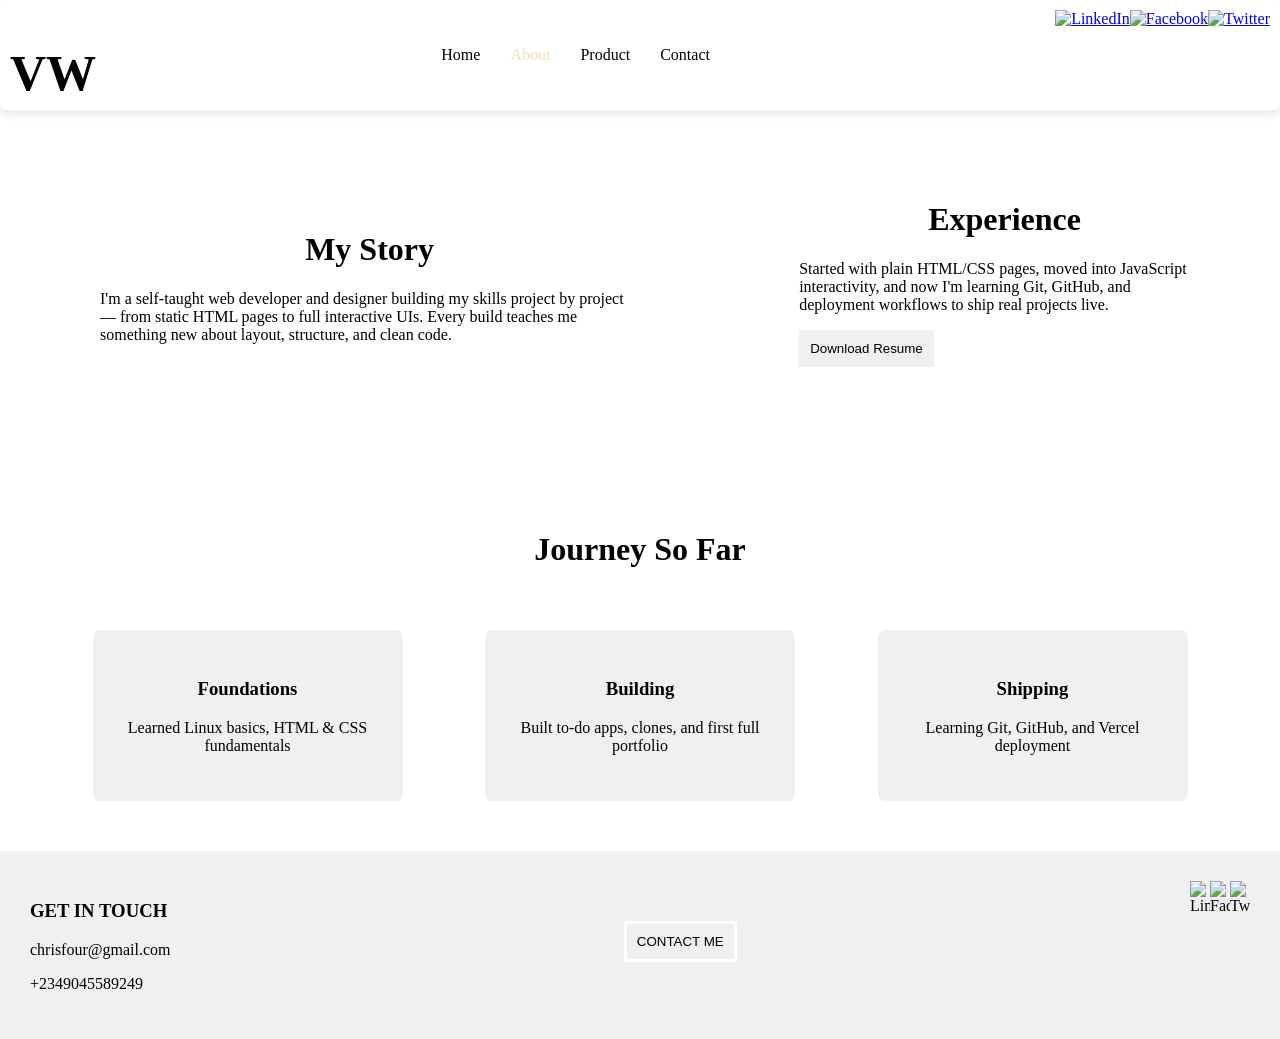
==== about.html @ f767085d "home alone" ====
<!DOCTYPE html>
<html lang="en">
<head>
    <meta charset="UTF-8">
    <meta name="viewport" content="width=device-width, initial-scale=1.0">
    <title>About - Void Walker</title>
    <link rel="stylesheet" href="first.css">
</head>
<body>
    <div class="one">
        <div>
            <h1 class="kr">VW</h1> 
        </div>
        <div class="linkdiv">
           <a href="index.html" target="_blank" class="link">Home</a>
           <a href="about.html" target="_self" style="color: wheat;" class="link">About</a>
           <a href="product.html" target="_blank" class="link">Product</a>
           <a href="contact.html" target="_blank" class="link">Contact</a>
        </div>
        <div class="third">
            <a href="https://linkedin.com" target="_blank" rel="noopener noreferrer"><img src="/lineicons--linkedin.svg" class="firstimg" alt="LinkedIn"></a>
            <a href="https://facebook.com" target="_blank" rel="noopener noreferrer"><img src="/prime--facebook.svg" class="firstimg" alt="Facebook"></a>
            <a href="https://twitter.com" target="_blank" rel="noopener noreferrer"><img src="/si--twitter-fill.svg" class="firstimg" alt="Twitter"></a>
        </div>
    </div>
    <div class="twoo">
        <div class="about">
            <h1>My Story</h1>
            <p>I'm a self-taught web developer and designer building my skills project by project — from static HTML pages to full interactive UIs. Every build teaches me something new about layout, structure, and clean code.</p>
        </div>
        <div class="download">
            <h1>Experience</h1>
            <p>Started with plain HTML/CSS pages, moved into JavaScript interactivity, and now I'm learning Git, GitHub, and deployment workflows to ship real projects live.</p>
            <button>Download Resume</button>
        </div>
    </div>
    <div class="timeline">
        <h1>Journey So Far</h1>
        <div class="timelist">
            <div class="tstep">
                <h3>Foundations</h3>
                <p>Learned Linux basics, HTML & CSS fundamentals</p>
            </div>
            <div class="tstep">
                <h3>Building</h3>
                <p>Built to-do apps, clones, and first full portfolio</p>
            </div>
            <div class="tstep">
                <h3>Shipping</h3>
                <p>Learning Git, GitHub, and Vercel deployment</p>
            </div>
        </div>
    </div>
    <div class="touch">
        <div>
            <h3>GET IN TOUCH</h3>
            <p>chrisfour@gmail.com</p>
            <p>+2349045589249</p>
        </div>
        <div>
            <a href="contact.html" target="_blank"><button>CONTACT ME</button></a>
            
        </div>
        <div class="third">
            <img src="/lineicons--linkedin.svg" class="firstimg" alt="LinkedIn">
            <img src="/prime--facebook.svg" class="firstimg" alt="Facebook">
            <img src="/si--twitter-fill.svg" class="firstimg" alt="Twitter">
        </div>
    </div>
</body>
</html>
---- first.css ----
body{
    background-color: transparent;
    margin: -0px;
    padding: -0px;
}
.one{
    background-color: white;
    color: black;
    height: 90px;
    display: flex; 
    justify-content: space-between;
    box-shadow: 0 4px 8px rgba(0, 0, 0, 0.1);
    border-radius: 7px;
    padding: 10px;
}
.kr{

    font-size: 50px;
}
.linkdiv{
    display: flex; 
    align-items: center;
}
.link{
    color: black;
    text-decoration: none; 
    margin: 0 15px;
    transition: 0.3s;
    cursor: pointer;
}
.link:hover{
    color: gray;
}
.third{
    display: flex;
    justify-content: space-between;

}
.firstimg{
    width: 20px;
}
.backg{
    background-image:  url(/Book-Hand.webp);
    background-size: cover;
    height: 750px;
    background-attachment: fixed;
    background-repeat: no-repeat;
    padding: 10px;
section{
padding-left: 80px;
padding-top: 90px;
margin-top: 150px;
margin-left: 150px;
color: white;
h1{
    font-size: 50px;
    margin-bottom: -5px;
}
}
button{
    padding: 10px;
    cursor: pointer;
    border: solid 3px white;
    transition: 0.7s;
}
button:hover{
    background-color: grey;
    transform: translateY(-4px);
    border: solid 1px grey;
}
}
.twoo{
    display: flex;
    justify-content: space-between;
    gap: 90px;
    padding: 50px;
.about{
max-width: fit-content;
padding: 50px;
    }
    .download{
        padding: 20px;
    }
    h1{
        text-align: center;
    }
p{text-align: righ;

    }

button{
    padding: 10px;
    cursor: pointer;
    border: solid 1px transparent;
    transition: 0.5s;
    }
    button:hover{
        background-color: grey;
        transform: translateY(-4px);
        border: solid 1px grey;
    }
}
.skills{
    background-color: rgb(240, 240, 240);
    padding: 50px;
    text-align: center;
    justify-items: center;
    justify-content: space-between;
}
.focus{
    display: flex;
    justify-items: center;
    text-align: center;
    padding: 50px;
    gap: 90px;
}
.skilll{
    width: 300px;
    p{
        background-color: rgb(252, 252, 252);
        padding: 5px;
        gap: 10px;
        text-align: left;
        span{
            background-color: rgb(230, 230, 230);
            padding: 5px;
            padding-right: 150px;
            margin: -5px;
        }
    }
}
.portfolio{
    padding: 50px;
.protfolio{
    justify-content: space-evenly;
    display: grid;
    padding-top: 80px;
.potfolio{
    display: flex;
    justify-content: space-evenly;
    text-align: center;
    padding: 10px;

.web{
    background-color: rgb(252, 252, 252);
}
div{
    padding: 30px;
    width: 250px;
    box-shadow: rgb(240, 240, 240) 2px 2px 1px 2px;
    background-color: rgb(230, 230, 230);
}
}
}
}
.touch{
    justify-content: space-between;
    display: flex;
    background-color: rgb(240, 240, 240);
    padding: 30px;
button{
    padding: 10px;
    cursor: pointer;
    border: solid 3px white;
    transition: 0.7s;
    margin-top: 40px;
}
button:hover{
    background-color: grey;
    transform: translateY(-4px);
    border: solid 1px grey;
}
}

.contactwrap{
    padding: 60px;
    max-width: 500px;
    margin: 0 auto;
    text-align: center;
}
.contactform{
    display: flex;
    flex-direction: column;
    text-align: left;
    gap: 6px;
    margin-top: 30px;
}
.contactform input,
.contactform textarea{
    padding: 10px;
    border: solid 1px rgb(210, 210, 210);
    border-radius: 5px;
    margin-bottom: 15px;
    font-family: inherit;
}
.contactform button{
    padding: 12px;
    cursor: pointer;
    border: solid 1px black;
    background-color: white;
    transition: 0.5s;
}
.contactform button:hover{
    background-color: grey;
    color: white;
}
.pricing{
    padding: 50px;
    text-align: center;
    background-color: rgb(240, 240, 240);
}
.pricelist{
    display: flex;
    justify-content: center;
    gap: 40px;
    padding-top: 40px;
    flex-wrap: wrap;
}
.pricecard{
    background-color: white;
    padding: 30px;
    width: 220px;
    border-radius: 7px;
    box-shadow: 0 4px 8px rgba(0,0,0,0.1);
}
.pricecard.featured{
    border: solid 2px black;
    transform: translateY(-10px);
}
.price{
    font-size: 28px;
    font-weight: bold;
    margin: 10px 0;
}
.timeline{
    padding: 50px;
    text-align: center;
}
.timelist{
    display: flex;
    justify-content: space-evenly;
    gap: 40px;
    padding-top: 40px;
    flex-wrap: wrap;
}
.tstep{
    background-color: rgb(240, 240, 240);
    padding: 30px;
    width: 250px;
    border-radius: 7px;
}
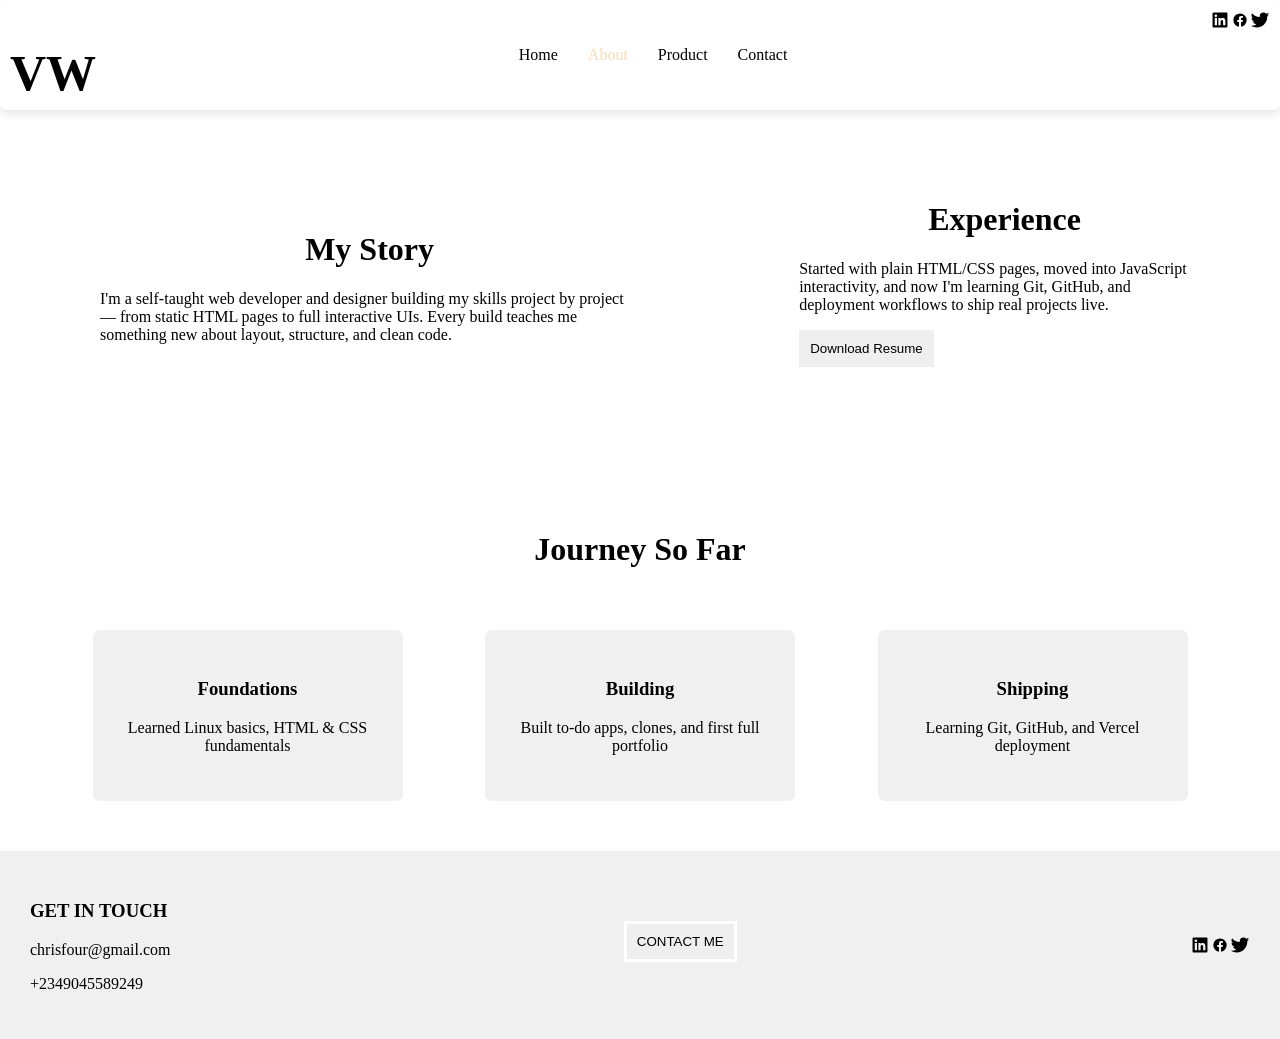
==== commit ee80d14b: "update files" ====
--- a/about.html
+++ b/about.html
@@ -12,15 +12,15 @@
             <h1 class="kr">VW</h1> 
         </div>
         <div class="linkdiv">
-           <a href="index.html" target="_blank" class="link">Home</a>
+           <a href="first.html" target="_blank" class="link">Home</a>
            <a href="about.html" target="_self" style="color: wheat;" class="link">About</a>
            <a href="product.html" target="_blank" class="link">Product</a>
            <a href="contact.html" target="_blank" class="link">Contact</a>
         </div>
         <div class="third">
-            <a href="https://linkedin.com" target="_blank" rel="noopener noreferrer"><img src="/lineicons--linkedin.svg" class="firstimg" alt="LinkedIn"></a>
-            <a href="https://facebook.com" target="_blank" rel="noopener noreferrer"><img src="/prime--facebook.svg" class="firstimg" alt="Facebook"></a>
-            <a href="https://twitter.com" target="_blank" rel="noopener noreferrer"><img src="/si--twitter-fill.svg" class="firstimg" alt="Twitter"></a>
+            <a href="https://linkedin.com" target="_blank" rel="noopener noreferrer"><img src="lineicons--linkedin.svg" class="firstimg" alt="LinkedIn"></a>
+            <a href="https://facebook.com" target="_blank" rel="noopener noreferrer"><img src="prime--facebook.svg" class="firstimg" alt="Facebook"></a>
+            <a href="https://twitter.com" target="_blank" rel="noopener noreferrer"><img src="si--twitter-fill.svg" class="firstimg" alt="Twitter"></a>
         </div>
     </div>
     <div class="twoo">
@@ -62,9 +62,9 @@
             
         </div>
         <div class="third">
-            <img src="/lineicons--linkedin.svg" class="firstimg" alt="LinkedIn">
-            <img src="/prime--facebook.svg" class="firstimg" alt="Facebook">
-            <img src="/si--twitter-fill.svg" class="firstimg" alt="Twitter">
+            <img src="lineicons--linkedin.svg" class="firstimg" alt="LinkedIn">
+            <img src="prime--facebook.svg" class="firstimg" alt="Facebook">
+            <img src="si--twitter-fill.svg" class="firstimg" alt="Twitter">
         </div>
     </div>
 </body>
--- a/first.css
+++ b/first.css
@@ -40,7 +40,7 @@
     width: 20px;
 }
 .backg{
-    background-image:  url(/Book-Hand.webp);
+    background-image:  url(Book-Hand.webp);
     background-size: cover;
     height: 750px;
     background-attachment: fixed;
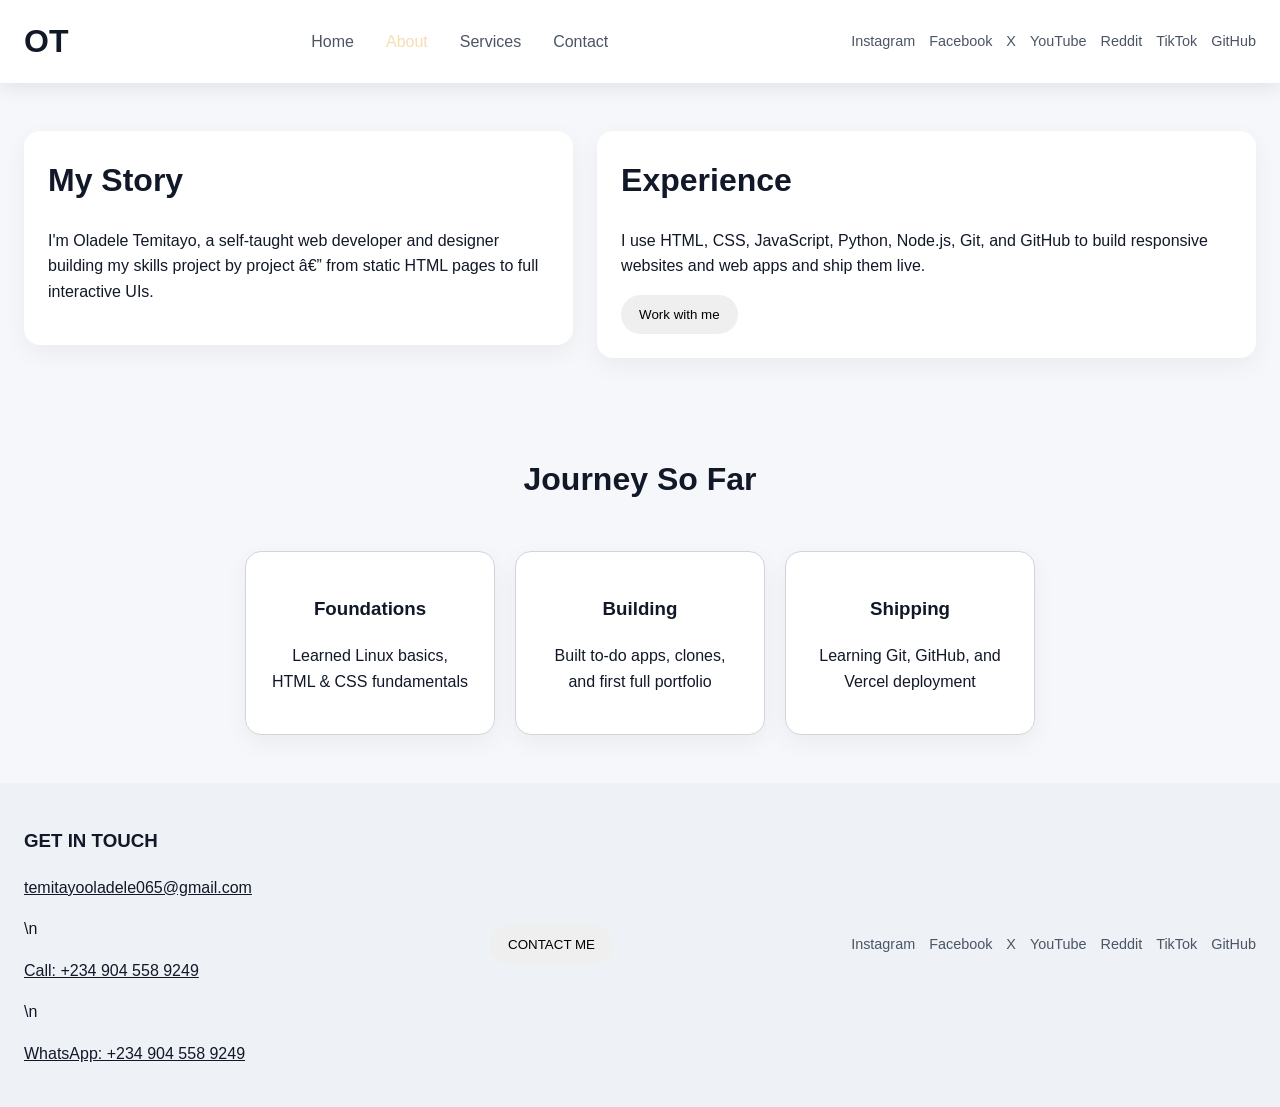
==== commit ede615bc: "update portfolio contacts and project details Refresh the portfolio identity, skills, project links," ====
--- a/about.html
+++ b/about.html
@@ -1,4 +1,4 @@
-<!DOCTYPE html>
+﻿<!DOCTYPE html>
 <html lang="en">
 <head>
     <meta charset="UTF-8">
@@ -9,29 +9,35 @@
 <body>
     <div class="one">
         <div>
-            <h1 class="kr">VW</h1> 
+            <h1 class="kr">OT</h1>
         </div>
         <div class="linkdiv">
-           <a href="first.html" target="_blank" class="link">Home</a>
+           <a href="index.html" class="link">Home</a>
            <a href="about.html" target="_self" style="color: wheat;" class="link">About</a>
-           <a href="product.html" target="_blank" class="link">Product</a>
-           <a href="contact.html" target="_blank" class="link">Contact</a>
+           <a href="product.html" class="link">Services</a>
+           <a href="contact.html" class="link">Contact</a>
         </div>
         <div class="third">
-            <a href="https://linkedin.com" target="_blank" rel="noopener noreferrer"><img src="lineicons--linkedin.svg" class="firstimg" alt="LinkedIn"></a>
-            <a href="https://facebook.com" target="_blank" rel="noopener noreferrer"><img src="prime--facebook.svg" class="firstimg" alt="Facebook"></a>
-            <a href="https://twitter.com" target="_blank" rel="noopener noreferrer"><img src="si--twitter-fill.svg" class="firstimg" alt="Twitter"></a>
+            <div class="social-links">
+                <a href="https://instagram.com/richatddeveops" target="_blank" rel="noopener noreferrer">Instagram</a>
+                <a href="https://facebook.com/richatddeveops" target="_blank" rel="noopener noreferrer">Facebook</a>
+                <a href="https://x.com/richatddeveops" target="_blank" rel="noopener noreferrer">X</a>
+                <a href="https://youtube.com/@richatddeveops" target="_blank" rel="noopener noreferrer">YouTube</a>
+                <a href="https://reddit.com/user/richatddeveops" target="_blank" rel="noopener noreferrer">Reddit</a>
+                <a href="https://tiktok.com/@richatddeveops" target="_blank" rel="noopener noreferrer">TikTok</a>
+                <a href="https://github.com/richatddeveops" target="_blank" rel="noopener noreferrer">GitHub</a>
+            </div>
         </div>
     </div>
     <div class="twoo">
         <div class="about">
             <h1>My Story</h1>
-            <p>I'm a self-taught web developer and designer building my skills project by project — from static HTML pages to full interactive UIs. Every build teaches me something new about layout, structure, and clean code.</p>
+            <p>I'm Oladele Temitayo, a self-taught web developer and designer building my skills project by project â€” from static HTML pages to full interactive UIs.</p>
         </div>
         <div class="download">
             <h1>Experience</h1>
-            <p>Started with plain HTML/CSS pages, moved into JavaScript interactivity, and now I'm learning Git, GitHub, and deployment workflows to ship real projects live.</p>
-            <button>Download Resume</button>
+            <p>I use HTML, CSS, JavaScript, Python, Node.js, Git, and GitHub to build responsive websites and web apps and ship them live.</p>
+            <a href="contact.html"><button>Work with me</button></a>
         </div>
     </div>
     <div class="timeline">
@@ -54,17 +60,20 @@
     <div class="touch">
         <div>
             <h3>GET IN TOUCH</h3>
-            <p>chrisfour@gmail.com</p>
-            <p>+2349045589249</p>
+            <p><a href="mailto:temitayooladele065@gmail.com">temitayooladele065@gmail.com</a></p>\n            <p><a href="tel:+2349045589249">Call: +234 904 558 9249</a></p>\n            <p><a href="https://wa.me/2349045589249" target="_blank" rel="noopener noreferrer">WhatsApp: +234 904 558 9249</a></p>
         </div>
         <div>
-            <a href="contact.html" target="_blank"><button>CONTACT ME</button></a>
+            <a href="contact.html"><button>CONTACT ME</button></a>
             
         </div>
-        <div class="third">
-            <img src="lineicons--linkedin.svg" class="firstimg" alt="LinkedIn">
-            <img src="prime--facebook.svg" class="firstimg" alt="Facebook">
-            <img src="si--twitter-fill.svg" class="firstimg" alt="Twitter">
+        <div class="social-links">
+            <a href="https://instagram.com/richatddeveops" target="_blank" rel="noopener noreferrer">Instagram</a>
+            <a href="https://facebook.com/richatddeveops" target="_blank" rel="noopener noreferrer">Facebook</a>
+            <a href="https://x.com/richatddeveops" target="_blank" rel="noopener noreferrer">X</a>
+            <a href="https://youtube.com/@richatddeveops" target="_blank" rel="noopener noreferrer">YouTube</a>
+            <a href="https://reddit.com/user/richatddeveops" target="_blank" rel="noopener noreferrer">Reddit</a>
+            <a href="https://tiktok.com/@richatddeveops" target="_blank" rel="noopener noreferrer">TikTok</a>
+            <a href="https://github.com/richatddeveops" target="_blank" rel="noopener noreferrer">GitHub</a>
         </div>
     </div>
 </body>
--- a/first.css
+++ b/first.css
@@ -1,251 +1,431 @@
-body{
-    background-color: transparent;
-    margin: -0px;
-    padding: -0px;
-}
-.one{
-    background-color: white;
-    color: black;
-    height: 90px;
-    display: flex; 
-    justify-content: space-between;
-    box-shadow: 0 4px 8px rgba(0, 0, 0, 0.1);
-    border-radius: 7px;
-    padding: 10px;
-}
-.kr{
-
-    font-size: 50px;
-}
-.linkdiv{
-    display: flex; 
-    align-items: center;
-}
-.link{
-    color: black;
-    text-decoration: none; 
-    margin: 0 15px;
-    transition: 0.3s;
-    cursor: pointer;
-}
-.link:hover{
-    color: gray;
-}
-.third{
-    display: flex;
-    justify-content: space-between;
-
-}
-.firstimg{
-    width: 20px;
-}
-.backg{
-    background-image:  url(Book-Hand.webp);
-    background-size: cover;
-    height: 750px;
-    background-attachment: fixed;
-    background-repeat: no-repeat;
-    padding: 10px;
-section{
-padding-left: 80px;
-padding-top: 90px;
-margin-top: 150px;
-margin-left: 150px;
-color: white;
-h1{
-    font-size: 50px;
-    margin-bottom: -5px;
-}
-}
-button{
-    padding: 10px;
-    cursor: pointer;
-    border: solid 3px white;
-    transition: 0.7s;
-}
-button:hover{
-    background-color: grey;
-    transform: translateY(-4px);
-    border: solid 1px grey;
-}
-}
-.twoo{
-    display: flex;
-    justify-content: space-between;
-    gap: 90px;
-    padding: 50px;
-.about{
-max-width: fit-content;
-padding: 50px;
-    }
-    .download{
-        padding: 20px;
-    }
-    h1{
-        text-align: center;
-    }
-p{text-align: righ;
-
-    }
-
-button{
-    padding: 10px;
-    cursor: pointer;
-    border: solid 1px transparent;
-    transition: 0.5s;
-    }
-    button:hover{
-        background-color: grey;
-        transform: translateY(-4px);
-        border: solid 1px grey;
-    }
-}
-.skills{
-    background-color: rgb(240, 240, 240);
-    padding: 50px;
+:root {
+  --bg: #f6f7fb;
+  --surface: #ffffff;
+  --surface-alt: #eef2f7;
+  --text: #111827;
+  --muted: #4b5563;
+  --accent: #1f2937;
+  --accent-strong: #111827;
+  --border: #d1d5db;
+}
+
+* {
+  box-sizing: border-box;
+}
+
+html {
+  scroll-behavior: smooth;
+}
+
+body {
+  margin: 0;
+  padding: 0;
+  font-family: Arial, Helvetica, sans-serif;
+  line-height: 1.6;
+  background: var(--bg);
+  color: var(--text);
+}
+
+img {
+  max-width: 100%;
+  height: auto;
+  display: block;
+}
+
+a {
+  color: inherit;
+}
+
+button {
+  border: none;
+  border-radius: 999px;
+  padding: 12px 18px;
+  cursor: pointer;
+  transition:
+    transform 0.25s ease,
+    background-color 0.25s ease;
+}
+
+button:hover,
+button:focus-visible {
+  transform: translateY(-2px);
+  background-color: #374151;
+  color: white;
+}
+
+.one {
+  background-color: var(--surface);
+  color: var(--text);
+  display: flex;
+  justify-content: space-between;
+  align-items: center;
+  gap: 20px;
+  box-shadow: 0 6px 18px rgba(0, 0, 0, 0.08);
+  padding: 16px 24px;
+  flex-wrap: wrap;
+}
+
+.kr {
+  font-size: 2rem;
+  margin: 0;
+}
+
+.linkdiv {
+  display: flex;
+  align-items: center;
+  flex-wrap: wrap;
+  gap: 12px;
+}
+
+.link {
+  color: var(--muted);
+  text-decoration: none;
+  padding: 8px 10px;
+  border-radius: 999px;
+  transition:
+    color 0.3s ease,
+    background-color 0.3s ease;
+}
+
+.link:hover,
+.link:focus-visible {
+  color: var(--accent-strong);
+  background: var(--surface-alt);
+}
+
+.third {
+  display: flex;
+  align-items: center;
+  gap: 10px;
+}
+
+.firstimg {
+  width: 22px;
+  height: 22px;
+  opacity: 0.9;
+}
+
+.backg {
+  background-image:
+    linear-gradient(rgba(0, 0, 0, 0.45), rgba(0, 0, 0, 0.45)),
+    url(Book-Hand.webp);
+  background-size: cover;
+  background-position: center;
+  min-height: 78vh;
+  display: flex;
+  align-items: center;
+  padding: 24px;
+}
+
+.backg section {
+  max-width: 560px;
+  color: white;
+  margin-left: clamp(12px, 6vw, 80px);
+  padding: 24px;
+}
+
+.backg h1 {
+  font-size: clamp(2rem, 4vw, 3.25rem);
+  margin: 0 0 10px;
+}
+
+.backg p {
+  font-size: 1.1rem;
+  margin: 0 0 18px;
+}
+
+.twoo {
+  display: grid;
+  grid-template-columns: 1fr 1.2fr;
+  gap: 24px;
+  padding: 48px 24px;
+  align-items: start;
+}
+
+.about,
+.download {
+  padding: 24px;
+  background: var(--surface);
+  border-radius: 16px;
+  box-shadow: 0 8px 24px rgba(0, 0, 0, 0.05);
+}
+
+.about h1,
+.download h1,
+.skills h1,
+.portfolio h1,
+.timeline h1,
+.contactwrap h1,
+.pricing h1 {
+  margin-top: 0;
+}
+
+.skills {
+  background: var(--surface-alt);
+  padding: 48px 24px;
+  text-align: center;
+}
+
+.focus {
+  display: grid;
+  grid-template-columns: repeat(2, minmax(0, 1fr));
+  gap: 24px;
+  padding: 10px;
+  text-align: left;
+}
+
+.focus > div,
+.tstep,
+.pricecard,
+.contactform input,
+.contactform textarea {
+  background: var(--surface);
+  border: 1px solid var(--border);
+  border-radius: 12px;
+}
+
+.skill-list p {
+  margin: 12px 0;
+}
+
+.skill-name {
+  display: flex;
+  justify-content: space-between;
+  margin-bottom: 4px;
+  font-weight: bold;
+}
+
+.skill-bar {
+  height: 10px;
+  overflow: hidden;
+  background: var(--surface-alt);
+  border-radius: 999px;
+}
+
+.skill-bar span {
+  display: block;
+  height: 100%;
+  background: var(--accent);
+  border-radius: inherit;
+}
+
+.social-links {
+  display: flex;
+  flex-wrap: wrap;
+  gap: 8px 14px;
+}
+
+.social-links a {
+  color: var(--muted);
+  text-decoration: none;
+  font-size: 0.9rem;
+}
+
+.social-links a:hover,
+.social-links a:focus-visible {
+  color: var(--accent-strong);
+  text-decoration: underline;
+}
+
+.portfolio {
+  padding: 48px 24px;
+}
+
+.portfolio-grid {
+  display: grid;
+  gap: 20px;
+  padding-top: 24px;
+}
+
+.portfolio-row {
+  display: grid;
+  grid-template-columns: repeat(3, minmax(0, 1fr));
+  gap: 16px;
+}
+
+.portfolio-row > div,
+.web {
+  padding: 24px;
+  background: var(--surface);
+  border-radius: 16px;
+  box-shadow: 0 8px 24px rgba(0, 0, 0, 0.05);
+}
+
+.touch {
+  display: flex;
+  justify-content: space-between;
+  align-items: center;
+  gap: 16px;
+  flex-wrap: wrap;
+  background: var(--surface-alt);
+  padding: 24px;
+}
+
+.touch button {
+  margin-top: 0;
+}
+
+.contactwrap {
+  padding: 48px 24px;
+  max-width: 620px;
+  margin: 0 auto;
+  text-align: center;
+}
+
+.contactform {
+  display: flex;
+  flex-direction: column;
+  text-align: left;
+  gap: 8px;
+  margin-top: 24px;
+}
+
+.contactform input,
+.contactform textarea {
+  padding: 12px;
+  margin-bottom: 8px;
+  font-family: inherit;
+}
+
+a:focus-visible,
+button:focus-visible,
+input:focus-visible,
+textarea:focus-visible {
+  outline: 3px solid #d97706;
+  outline-offset: 3px;
+}
+
+.contactform button {
+  padding: 12px 16px;
+  border: 1px solid var(--accent);
+  background: var(--accent);
+  color: white;
+}
+
+.pricing {
+  padding: 48px 24px;
+  text-align: center;
+  background: var(--surface-alt);
+}
+
+.pricelist {
+  display: flex;
+  justify-content: center;
+  gap: 24px;
+  padding-top: 24px;
+  flex-wrap: wrap;
+}
+
+.pricecard {
+  background: var(--surface);
+  padding: 24px;
+  width: min(100%, 250px);
+  border-radius: 16px;
+  box-shadow: 0 8px 24px rgba(0, 0, 0, 0.05);
+}
+
+.pricecard.featured {
+  border: 2px solid var(--accent);
+  transform: translateY(-8px);
+}
+
+.price {
+  font-size: 1.8rem;
+  font-weight: bold;
+  margin: 10px 0;
+}
+
+.timeline {
+  padding: 48px 24px;
+  text-align: center;
+}
+
+.timelist {
+  display: flex;
+  justify-content: center;
+  gap: 20px;
+  padding-top: 24px;
+  flex-wrap: wrap;
+}
+
+.tstep {
+  background: var(--surface);
+  padding: 24px;
+  width: min(100%, 250px);
+  border-radius: 16px;
+  box-shadow: 0 8px 24px rgba(0, 0, 0, 0.05);
+}
+
+@media (max-width: 900px) {
+  .twoo {
+    grid-template-columns: 1fr;
+  }
+
+  .portfolio-row {
+    grid-template-columns: 1fr 1fr;
+  }
+}
+
+@media (max-width: 700px) {
+  .one {
+    justify-content: center;
     text-align: center;
-    justify-items: center;
-    justify-content: space-between;
-}
-.focus{
-    display: flex;
-    justify-items: center;
-    text-align: center;
-    padding: 50px;
-    gap: 90px;
-}
-.skilll{
-    width: 300px;
-    p{
-        background-color: rgb(252, 252, 252);
-        padding: 5px;
-        gap: 10px;
-        text-align: left;
-        span{
-            background-color: rgb(230, 230, 230);
-            padding: 5px;
-            padding-right: 150px;
-            margin: -5px;
-        }
-    }
-}
-.portfolio{
-    padding: 50px;
-.protfolio{
-    justify-content: space-evenly;
-    display: grid;
-    padding-top: 80px;
-.potfolio{
-    display: flex;
-    justify-content: space-evenly;
-    text-align: center;
-    padding: 10px;
-
-.web{
-    background-color: rgb(252, 252, 252);
-}
-div{
-    padding: 30px;
-    width: 250px;
-    box-shadow: rgb(240, 240, 240) 2px 2px 1px 2px;
-    background-color: rgb(230, 230, 230);
-}
-}
-}
-}
-.touch{
-    justify-content: space-between;
-    display: flex;
-    background-color: rgb(240, 240, 240);
-    padding: 30px;
-button{
-    padding: 10px;
-    cursor: pointer;
-    border: solid 3px white;
-    transition: 0.7s;
-    margin-top: 40px;
-}
-button:hover{
-    background-color: grey;
-    transform: translateY(-4px);
-    border: solid 1px grey;
-}
-}
-
-.contactwrap{
-    padding: 60px;
-    max-width: 500px;
-    margin: 0 auto;
-    text-align: center;
-}
-.contactform{
-    display: flex;
+  }
+
+  .linkdiv,
+  .third {
+    justify-content: center;
+    width: 100%;
+  }
+
+  .backg {
+    min-height: 60vh;
+    padding: 16px;
+  }
+
+  .backg section {
+    margin-left: 0;
+    padding: 16px;
+  }
+
+  .focus,
+  .portfolio-row {
+    grid-template-columns: 1fr;
+  }
+
+  .touch {
     flex-direction: column;
-    text-align: left;
-    gap: 6px;
-    margin-top: 30px;
-}
-.contactform input,
-.contactform textarea{
-    padding: 10px;
-    border: solid 1px rgb(210, 210, 210);
-    border-radius: 5px;
-    margin-bottom: 15px;
-    font-family: inherit;
-}
-.contactform button{
-    padding: 12px;
-    cursor: pointer;
-    border: solid 1px black;
-    background-color: white;
-    transition: 0.5s;
-}
-.contactform button:hover{
-    background-color: grey;
-    color: white;
-}
-.pricing{
-    padding: 50px;
-    text-align: center;
-    background-color: rgb(240, 240, 240);
-}
-.pricelist{
-    display: flex;
-    justify-content: center;
-    gap: 40px;
-    padding-top: 40px;
-    flex-wrap: wrap;
-}
-.pricecard{
-    background-color: white;
-    padding: 30px;
-    width: 220px;
-    border-radius: 7px;
-    box-shadow: 0 4px 8px rgba(0,0,0,0.1);
-}
-.pricecard.featured{
-    border: solid 2px black;
-    transform: translateY(-10px);
-}
-.price{
-    font-size: 28px;
-    font-weight: bold;
-    margin: 10px 0;
-}
-.timeline{
-    padding: 50px;
-    text-align: center;
-}
-.timelist{
-    display: flex;
-    justify-content: space-evenly;
-    gap: 40px;
-    padding-top: 40px;
-    flex-wrap: wrap;
-}
-.tstep{
-    background-color: rgb(240, 240, 240);
-    padding: 30px;
-    width: 250px;
-    border-radius: 7px;
-}+    align-items: flex-start;
+  }
+}
+
+@media (max-width: 480px) {
+  .one,
+  .twoo,
+  .skills,
+  .portfolio,
+  .touch,
+  .contactwrap,
+  .pricing,
+  .timeline {
+    padding-left: 16px;
+    padding-right: 16px;
+  }
+
+  .backg {
+    align-items: flex-end;
+  }
+
+  button {
+    width: 100%;
+  }
+}
+
+@media (prefers-reduced-motion: reduce) {
+  *,
+  *::before,
+  *::after {
+    transition: none !important;
+    scroll-behavior: auto !important;
+  }
+}
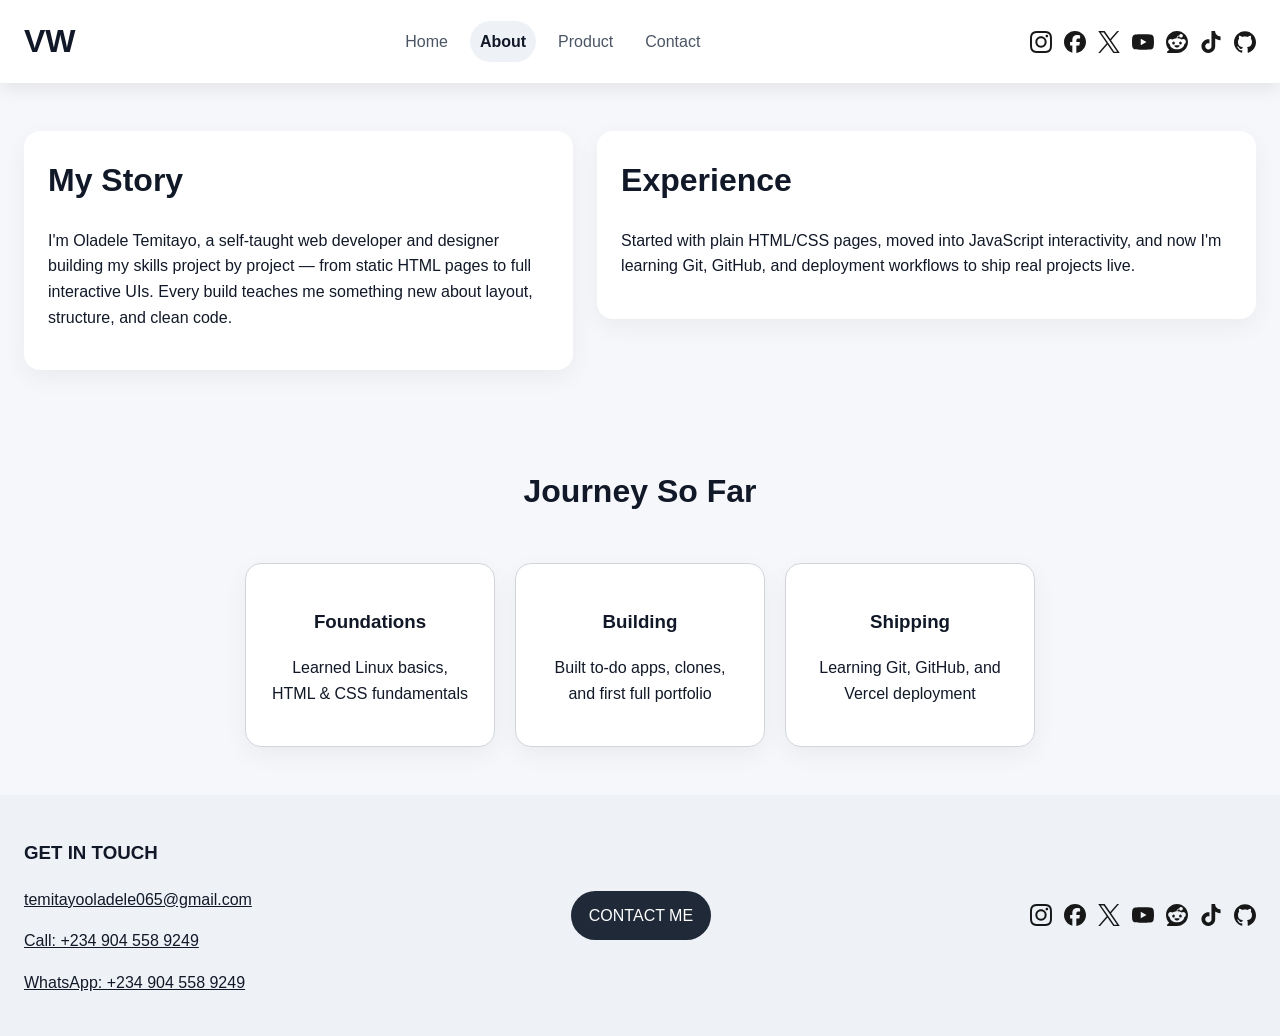
==== commit 5949a2b6: "merge preferred portfolio project Use the preferred competition portfolio as the single canonical si" ====
--- a/about.html
+++ b/about.html
@@ -1,43 +1,42 @@
-﻿<!DOCTYPE html>
+<!DOCTYPE html>
 <html lang="en">
 <head>
     <meta charset="UTF-8">
     <meta name="viewport" content="width=device-width, initial-scale=1.0">
-    <title>About - Void Walker</title>
+    <meta name="description" content="About Void Walker – a self-taught web developer and designer building projects and shipping them live.">
+    <link rel="icon" href="data:image/svg+xml,<svg xmlns=%22http://www.w3.org/2000/svg%22 viewBox=%220 0 100 100%22><text y=%22.9em%22 font-size=%2290%22>🌀</text></svg>">
+    <title>About – Void Walker</title>
     <link rel="stylesheet" href="first.css">
 </head>
 <body>
     <div class="one">
         <div>
-            <h1 class="kr">OT</h1>
+            <h1 class="kr">VW</h1>
         </div>
         <div class="linkdiv">
            <a href="index.html" class="link">Home</a>
-           <a href="about.html" target="_self" style="color: wheat;" class="link">About</a>
-           <a href="product.html" class="link">Services</a>
+           <a href="about.html" class="link active">About</a>
+           <a href="product.html" class="link">Product</a>
            <a href="contact.html" class="link">Contact</a>
         </div>
         <div class="third">
-            <div class="social-links">
-                <a href="https://instagram.com/richatddeveops" target="_blank" rel="noopener noreferrer">Instagram</a>
-                <a href="https://facebook.com/richatddeveops" target="_blank" rel="noopener noreferrer">Facebook</a>
-                <a href="https://x.com/richatddeveops" target="_blank" rel="noopener noreferrer">X</a>
-                <a href="https://youtube.com/@richatddeveops" target="_blank" rel="noopener noreferrer">YouTube</a>
-                <a href="https://reddit.com/user/richatddeveops" target="_blank" rel="noopener noreferrer">Reddit</a>
-                <a href="https://tiktok.com/@richatddeveops" target="_blank" rel="noopener noreferrer">TikTok</a>
-                <a href="https://github.com/richatddeveops" target="_blank" rel="noopener noreferrer">GitHub</a>
-            </div>
+            <a href="https://www.instagram.com/richatddeveops" target="_blank" rel="noopener noreferrer" aria-label="Instagram"><img src="icons/instagram.svg" class="firstimg" alt="Instagram"></a>
+            <a href="https://www.facebook.com/richatddeveops" target="_blank" rel="noopener noreferrer" aria-label="Facebook"><img src="icons/facebook.svg" class="firstimg" alt="Facebook"></a>
+            <a href="https://x.com/richatddeveops" target="_blank" rel="noopener noreferrer" aria-label="X"><img src="icons/x.svg" class="firstimg" alt="X"></a>
+            <a href="https://www.youtube.com/@richatddeveops" target="_blank" rel="noopener noreferrer" aria-label="YouTube"><img src="icons/youtube.svg" class="firstimg" alt="YouTube"></a>
+            <a href="https://www.reddit.com/user/richatddeveops" target="_blank" rel="noopener noreferrer" aria-label="Reddit"><img src="icons/reddit.svg" class="firstimg" alt="Reddit"></a>
+            <a href="https://www.tiktok.com/@richatddeveops" target="_blank" rel="noopener noreferrer" aria-label="TikTok"><img src="icons/tiktok.svg" class="firstimg" alt="TikTok"></a>
+            <a href="https://github.com/richatddeveops" target="_blank" rel="noopener noreferrer" aria-label="GitHub"><img src="icons/github.svg" class="firstimg" alt="GitHub"></a>
         </div>
     </div>
     <div class="twoo">
         <div class="about">
             <h1>My Story</h1>
-            <p>I'm Oladele Temitayo, a self-taught web developer and designer building my skills project by project â€” from static HTML pages to full interactive UIs.</p>
+            <p>I'm Oladele Temitayo, a self-taught web developer and designer building my skills project by project — from static HTML pages to full interactive UIs. Every build teaches me something new about layout, structure, and clean code.</p>
         </div>
         <div class="download">
             <h1>Experience</h1>
-            <p>I use HTML, CSS, JavaScript, Python, Node.js, Git, and GitHub to build responsive websites and web apps and ship them live.</p>
-            <a href="contact.html"><button>Work with me</button></a>
+            <p>Started with plain HTML/CSS pages, moved into JavaScript interactivity, and now I'm learning Git, GitHub, and deployment workflows to ship real projects live.</p>
         </div>
     </div>
     <div class="timeline">
@@ -60,20 +59,20 @@
     <div class="touch">
         <div>
             <h3>GET IN TOUCH</h3>
-            <p><a href="mailto:temitayooladele065@gmail.com">temitayooladele065@gmail.com</a></p>\n            <p><a href="tel:+2349045589249">Call: +234 904 558 9249</a></p>\n            <p><a href="https://wa.me/2349045589249" target="_blank" rel="noopener noreferrer">WhatsApp: +234 904 558 9249</a></p>
+            <p><a href="mailto:temitayooladele065@gmail.com">temitayooladele065@gmail.com</a></p>
+            <p><a href="tel:+2349045589249">Call: +234 904 558 9249</a></p><p><a href="https://wa.me/2349045589249" target="_blank" rel="noopener noreferrer">WhatsApp: +234 904 558 9249</a></p>
         </div>
         <div>
-            <a href="contact.html"><button>CONTACT ME</button></a>
-            
+            <a href="contact.html" class="btn">CONTACT ME</a>
         </div>
-        <div class="social-links">
-            <a href="https://instagram.com/richatddeveops" target="_blank" rel="noopener noreferrer">Instagram</a>
-            <a href="https://facebook.com/richatddeveops" target="_blank" rel="noopener noreferrer">Facebook</a>
-            <a href="https://x.com/richatddeveops" target="_blank" rel="noopener noreferrer">X</a>
-            <a href="https://youtube.com/@richatddeveops" target="_blank" rel="noopener noreferrer">YouTube</a>
-            <a href="https://reddit.com/user/richatddeveops" target="_blank" rel="noopener noreferrer">Reddit</a>
-            <a href="https://tiktok.com/@richatddeveops" target="_blank" rel="noopener noreferrer">TikTok</a>
-            <a href="https://github.com/richatddeveops" target="_blank" rel="noopener noreferrer">GitHub</a>
+        <div class="third">
+            <a href="https://www.instagram.com/richatddeveops" target="_blank" rel="noopener noreferrer" aria-label="Instagram"><img src="icons/instagram.svg" class="firstimg" alt="Instagram"></a>
+            <a href="https://www.facebook.com/richatddeveops" target="_blank" rel="noopener noreferrer" aria-label="Facebook"><img src="icons/facebook.svg" class="firstimg" alt="Facebook"></a>
+            <a href="https://x.com/richatddeveops" target="_blank" rel="noopener noreferrer" aria-label="X"><img src="icons/x.svg" class="firstimg" alt="X"></a>
+            <a href="https://www.youtube.com/@richatddeveops" target="_blank" rel="noopener noreferrer" aria-label="YouTube"><img src="icons/youtube.svg" class="firstimg" alt="YouTube"></a>
+            <a href="https://www.reddit.com/user/richatddeveops" target="_blank" rel="noopener noreferrer" aria-label="Reddit"><img src="icons/reddit.svg" class="firstimg" alt="Reddit"></a>
+            <a href="https://www.tiktok.com/@richatddeveops" target="_blank" rel="noopener noreferrer" aria-label="TikTok"><img src="icons/tiktok.svg" class="firstimg" alt="TikTok"></a>
+            <a href="https://github.com/richatddeveops" target="_blank" rel="noopener noreferrer" aria-label="GitHub"><img src="icons/github.svg" class="firstimg" alt="GitHub"></a>
         </div>
     </div>
 </body>
--- a/first.css
+++ b/first.css
@@ -36,21 +36,42 @@
   color: inherit;
 }
 
-button {
+button,
+.btn {
+  display: inline-block;
   border: none;
   border-radius: 999px;
   padding: 12px 18px;
   cursor: pointer;
+  font: inherit;
+  text-decoration: none;
+  text-align: center;
+  background-color: var(--accent);
+  color: white;
   transition:
     transform 0.25s ease,
     background-color 0.25s ease;
 }
 
 button:hover,
-button:focus-visible {
+button:focus-visible,
+.btn:hover,
+.btn:focus-visible {
   transform: translateY(-2px);
   background-color: #374151;
   color: white;
+}
+
+/* Light button for use on dark backgrounds (hero) */
+.btn-light {
+  background-color: white;
+  color: var(--accent-strong);
+}
+
+.btn-light:hover,
+.btn-light:focus-visible {
+  background-color: var(--surface-alt);
+  color: var(--accent-strong);
 }
 
 .one {
@@ -93,10 +114,17 @@
   background: var(--surface-alt);
 }
 
+.link.active {
+  color: var(--accent-strong);
+  background: var(--surface-alt);
+  font-weight: bold;
+}
+
 .third {
   display: flex;
   align-items: center;
-  gap: 10px;
+  flex-wrap: wrap;
+  gap: 12px;
 }
 
 .firstimg {
@@ -170,7 +198,7 @@
   display: grid;
   grid-template-columns: repeat(2, minmax(0, 1fr));
   gap: 24px;
-  padding: 10px;
+  padding-top: 24px;
   text-align: left;
 }
 
@@ -184,71 +212,90 @@
   border-radius: 12px;
 }
 
-.skill-list p {
-  margin: 12px 0;
-}
-
-.skill-name {
+.focus > div {
+  padding: 10px;
+}
+
+/* Skill load bars: the width of each bar comes from --level set in the HTML */
+.skill {
+  margin: 10px 0;
+}
+
+.skill-head {
   display: flex;
   justify-content: space-between;
   margin-bottom: 4px;
-  font-weight: bold;
-}
-
-.skill-bar {
+  font-size: 0.95rem;
+}
+
+.bar {
+  background: var(--surface-alt);
+  border-radius: 999px;
   height: 10px;
   overflow: hidden;
-  background: var(--surface-alt);
-  border-radius: 999px;
-}
-
-.skill-bar span {
-  display: block;
+}
+
+.bar-fill {
+  width: var(--level);
   height: 100%;
   background: var(--accent);
-  border-radius: inherit;
-}
-
-.social-links {
-  display: flex;
-  flex-wrap: wrap;
-  gap: 8px 14px;
-}
-
-.social-links a {
-  color: var(--muted);
-  text-decoration: none;
-  font-size: 0.9rem;
-}
-
-.social-links a:hover,
-.social-links a:focus-visible {
-  color: var(--accent-strong);
-  text-decoration: underline;
+  border-radius: 999px;
+  animation: fill 1s ease-out;
+}
+
+@keyframes fill {
+  from {
+    width: 0;
+  }
 }
 
 .portfolio {
   padding: 48px 24px;
 }
 
-.portfolio-grid {
+.protfolio {
   display: grid;
   gap: 20px;
   padding-top: 24px;
 }
 
-.portfolio-row {
+.potfolio {
   display: grid;
   grid-template-columns: repeat(3, minmax(0, 1fr));
   gap: 16px;
 }
 
-.portfolio-row > div,
+.potfolio.two {
+  grid-template-columns: repeat(2, minmax(0, 1fr));
+}
+
+.potfolio > div,
 .web {
   padding: 24px;
   background: var(--surface);
   border-radius: 16px;
   box-shadow: 0 8px 24px rgba(0, 0, 0, 0.05);
+}
+
+.potfolio > div {
+  display: flex;
+  flex-direction: column;
+  align-items: flex-start;
+}
+
+.potfolio p {
+  margin: 8px 0;
+}
+
+.potfolio .tech {
+  color: var(--muted);
+  font-size: 0.9rem;
+}
+
+.potfolio .btn {
+  margin-top: auto;
+  padding: 8px 14px;
+  font-size: 0.9rem;
 }
 
 .touch {
@@ -287,14 +334,6 @@
   font-family: inherit;
 }
 
-a:focus-visible,
-button:focus-visible,
-input:focus-visible,
-textarea:focus-visible {
-  outline: 3px solid #d97706;
-  outline-offset: 3px;
-}
-
 .contactform button {
   padding: 12px 16px;
   border: 1px solid var(--accent);
@@ -361,7 +400,7 @@
     grid-template-columns: 1fr;
   }
 
-  .portfolio-row {
+  .potfolio {
     grid-template-columns: 1fr 1fr;
   }
 }
@@ -389,7 +428,8 @@
   }
 
   .focus,
-  .portfolio-row {
+  .potfolio,
+  .potfolio.two {
     grid-template-columns: 1fr;
   }
 
@@ -416,7 +456,8 @@
     align-items: flex-end;
   }
 
-  button {
+  button,
+  .btn {
     width: 100%;
   }
 }
@@ -425,6 +466,7 @@
   *,
   *::before,
   *::after {
+    animation: none !important;
     transition: none !important;
     scroll-behavior: auto !important;
   }
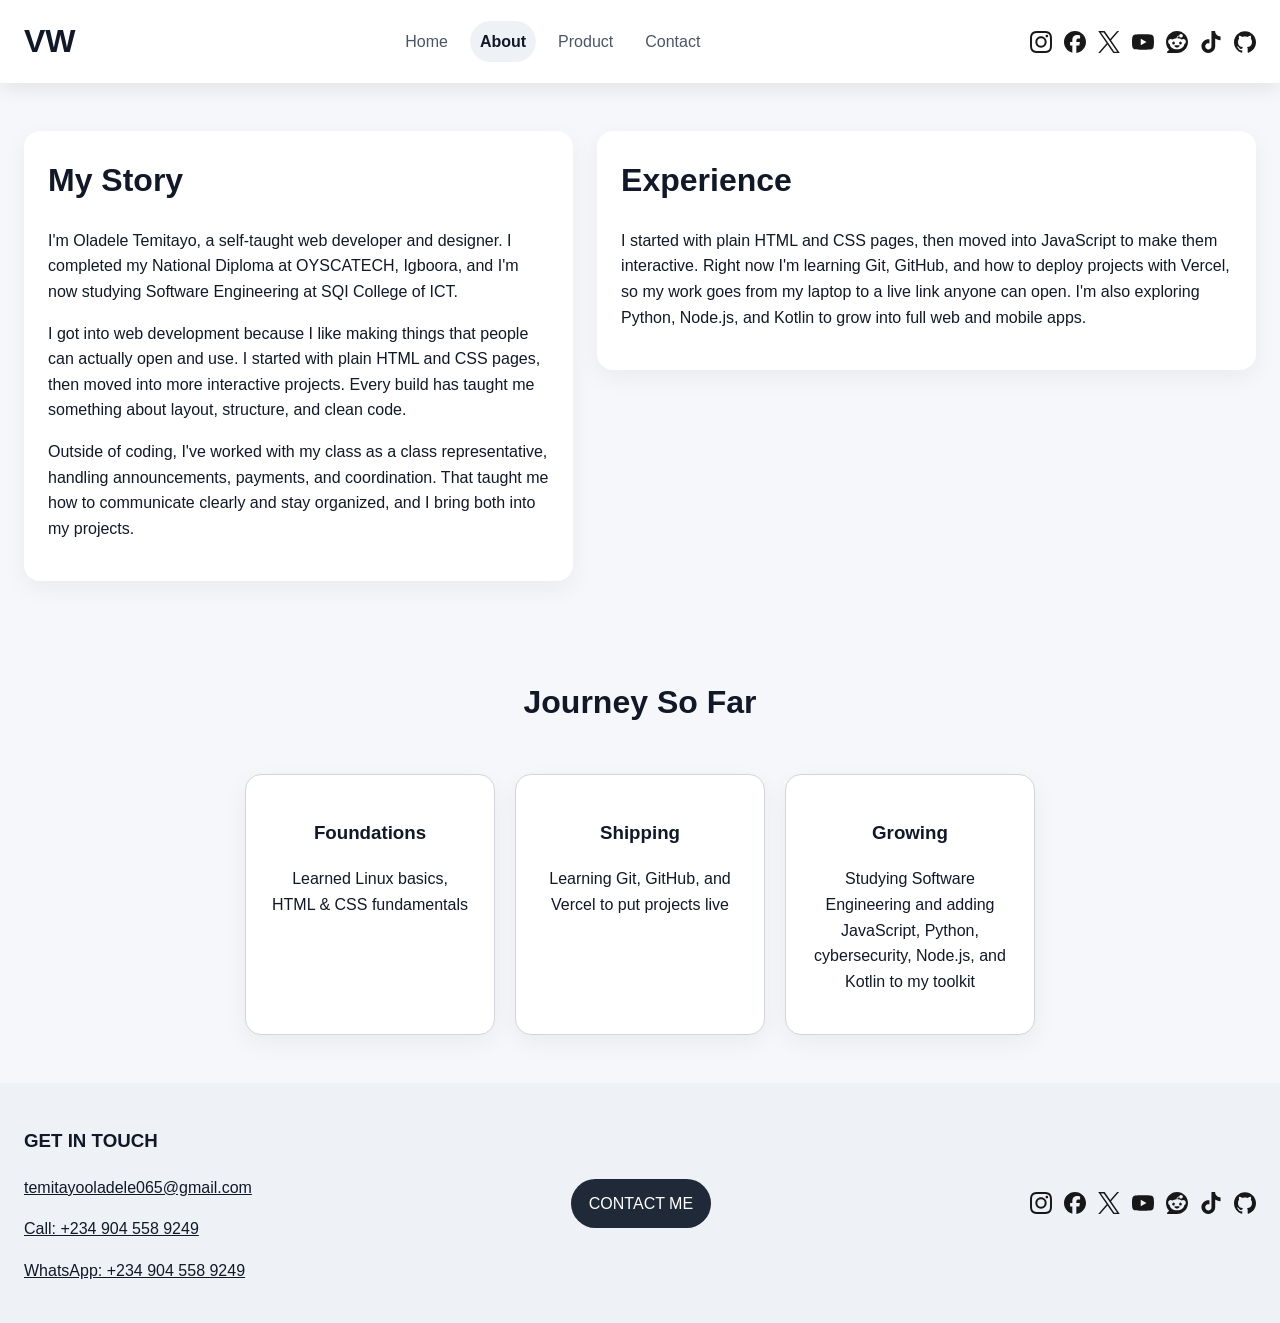
==== commit 235d9299: "expand portfolio story and project details Add the Nigeria and SQI background, clearer skill and foc" ====
--- a/about.html
+++ b/about.html
@@ -20,23 +20,25 @@
            <a href="contact.html" class="link">Contact</a>
         </div>
         <div class="third">
-            <a href="https://www.instagram.com/richatddeveops" target="_blank" rel="noopener noreferrer" aria-label="Instagram"><img src="icons/instagram.svg" class="firstimg" alt="Instagram"></a>
-            <a href="https://www.facebook.com/richatddeveops" target="_blank" rel="noopener noreferrer" aria-label="Facebook"><img src="icons/facebook.svg" class="firstimg" alt="Facebook"></a>
-            <a href="https://x.com/richatddeveops" target="_blank" rel="noopener noreferrer" aria-label="X"><img src="icons/x.svg" class="firstimg" alt="X"></a>
-            <a href="https://www.youtube.com/@richatddeveops" target="_blank" rel="noopener noreferrer" aria-label="YouTube"><img src="icons/youtube.svg" class="firstimg" alt="YouTube"></a>
-            <a href="https://www.reddit.com/user/richatddeveops" target="_blank" rel="noopener noreferrer" aria-label="Reddit"><img src="icons/reddit.svg" class="firstimg" alt="Reddit"></a>
-            <a href="https://www.tiktok.com/@richatddeveops" target="_blank" rel="noopener noreferrer" aria-label="TikTok"><img src="icons/tiktok.svg" class="firstimg" alt="TikTok"></a>
-            <a href="https://github.com/richatddeveops" target="_blank" rel="noopener noreferrer" aria-label="GitHub"><img src="icons/github.svg" class="firstimg" alt="GitHub"></a>
+            <a href="https://www.instagram.com/Richarddeveops" target="_blank" rel="noopener noreferrer" aria-label="Instagram"><img src="icons/instagram.svg" class="firstimg" alt="Instagram"></a>
+            <a href="https://www.facebook.com/Richarddeveops" target="_blank" rel="noopener noreferrer" aria-label="Facebook"><img src="icons/facebook.svg" class="firstimg" alt="Facebook"></a>
+            <a href="https://x.com/Richarddeveops" target="_blank" rel="noopener noreferrer" aria-label="X"><img src="icons/x.svg" class="firstimg" alt="X"></a>
+            <a href="https://www.youtube.com/@Richarddeveops" target="_blank" rel="noopener noreferrer" aria-label="YouTube"><img src="icons/youtube.svg" class="firstimg" alt="YouTube"></a>
+            <a href="https://www.reddit.com/user/Richarddeveops" target="_blank" rel="noopener noreferrer" aria-label="Reddit"><img src="icons/reddit.svg" class="firstimg" alt="Reddit"></a>
+            <a href="https://www.tiktok.com/@Richarddeveops" target="_blank" rel="noopener noreferrer" aria-label="TikTok"><img src="icons/tiktok.svg" class="firstimg" alt="TikTok"></a>
+            <a href="https://github.com/Richarddeveops" target="_blank" rel="noopener noreferrer" aria-label="GitHub"><img src="icons/github.svg" class="firstimg" alt="GitHub"></a>
         </div>
     </div>
     <div class="twoo">
         <div class="about">
             <h1>My Story</h1>
-            <p>I'm Oladele Temitayo, a self-taught web developer and designer building my skills project by project — from static HTML pages to full interactive UIs. Every build teaches me something new about layout, structure, and clean code.</p>
+            <p>I'm Oladele Temitayo, a self-taught web developer and designer. I completed my National Diploma at OYSCATECH, Igboora, and I'm now studying Software Engineering at SQI College of ICT.</p>
+            <p>I got into web development because I like making things that people can actually open and use. I started with plain HTML and CSS pages, then moved into more interactive projects. Every build has taught me something about layout, structure, and clean code.</p>
+            <p>Outside of coding, I've worked with my class as a class representative, handling announcements, payments, and coordination. That taught me how to communicate clearly and stay organized, and I bring both into my projects.</p>
         </div>
         <div class="download">
             <h1>Experience</h1>
-            <p>Started with plain HTML/CSS pages, moved into JavaScript interactivity, and now I'm learning Git, GitHub, and deployment workflows to ship real projects live.</p>
+            <p>I started with plain HTML and CSS pages, then moved into JavaScript to make them interactive. Right now I'm learning Git, GitHub, and how to deploy projects with Vercel, so my work goes from my laptop to a live link anyone can open. I'm also exploring Python, Node.js, and Kotlin to grow into full web and mobile apps.</p>
         </div>
     </div>
     <div class="timeline">
@@ -47,12 +49,12 @@
                 <p>Learned Linux basics, HTML & CSS fundamentals</p>
             </div>
             <div class="tstep">
-                <h3>Building</h3>
-                <p>Built to-do apps, clones, and first full portfolio</p>
+                <h3>Shipping</h3>
+                <p>Learning Git, GitHub, and Vercel to put projects live</p>
             </div>
             <div class="tstep">
-                <h3>Shipping</h3>
-                <p>Learning Git, GitHub, and Vercel deployment</p>
+                <h3>Growing</h3>
+                <p>Studying Software Engineering and adding JavaScript, Python, cybersecurity, Node.js, and Kotlin to my toolkit</p>
             </div>
         </div>
     </div>
@@ -66,13 +68,13 @@
             <a href="contact.html" class="btn">CONTACT ME</a>
         </div>
         <div class="third">
-            <a href="https://www.instagram.com/richatddeveops" target="_blank" rel="noopener noreferrer" aria-label="Instagram"><img src="icons/instagram.svg" class="firstimg" alt="Instagram"></a>
-            <a href="https://www.facebook.com/richatddeveops" target="_blank" rel="noopener noreferrer" aria-label="Facebook"><img src="icons/facebook.svg" class="firstimg" alt="Facebook"></a>
-            <a href="https://x.com/richatddeveops" target="_blank" rel="noopener noreferrer" aria-label="X"><img src="icons/x.svg" class="firstimg" alt="X"></a>
-            <a href="https://www.youtube.com/@richatddeveops" target="_blank" rel="noopener noreferrer" aria-label="YouTube"><img src="icons/youtube.svg" class="firstimg" alt="YouTube"></a>
-            <a href="https://www.reddit.com/user/richatddeveops" target="_blank" rel="noopener noreferrer" aria-label="Reddit"><img src="icons/reddit.svg" class="firstimg" alt="Reddit"></a>
-            <a href="https://www.tiktok.com/@richatddeveops" target="_blank" rel="noopener noreferrer" aria-label="TikTok"><img src="icons/tiktok.svg" class="firstimg" alt="TikTok"></a>
-            <a href="https://github.com/richatddeveops" target="_blank" rel="noopener noreferrer" aria-label="GitHub"><img src="icons/github.svg" class="firstimg" alt="GitHub"></a>
+            <a href="https://www.instagram.com/Richarddeveops" target="_blank" rel="noopener noreferrer" aria-label="Instagram"><img src="icons/instagram.svg" class="firstimg" alt="Instagram"></a>
+            <a href="https://www.facebook.com/Richarddeveops" target="_blank" rel="noopener noreferrer" aria-label="Facebook"><img src="icons/facebook.svg" class="firstimg" alt="Facebook"></a>
+            <a href="https://x.com/Richarddeveops" target="_blank" rel="noopener noreferrer" aria-label="X"><img src="icons/x.svg" class="firstimg" alt="X"></a>
+            <a href="https://www.youtube.com/@Richarddeveops" target="_blank" rel="noopener noreferrer" aria-label="YouTube"><img src="icons/youtube.svg" class="firstimg" alt="YouTube"></a>
+            <a href="https://www.reddit.com/user/Richarddeveops" target="_blank" rel="noopener noreferrer" aria-label="Reddit"><img src="icons/reddit.svg" class="firstimg" alt="Reddit"></a>
+            <a href="https://www.tiktok.com/@Richarddeveops" target="_blank" rel="noopener noreferrer" aria-label="TikTok"><img src="icons/tiktok.svg" class="firstimg" alt="TikTok"></a>
+            <a href="https://github.com/Richarddeveops" target="_blank" rel="noopener noreferrer" aria-label="GitHub"><img src="icons/github.svg" class="firstimg" alt="GitHub"></a>
         </div>
     </div>
 </body>
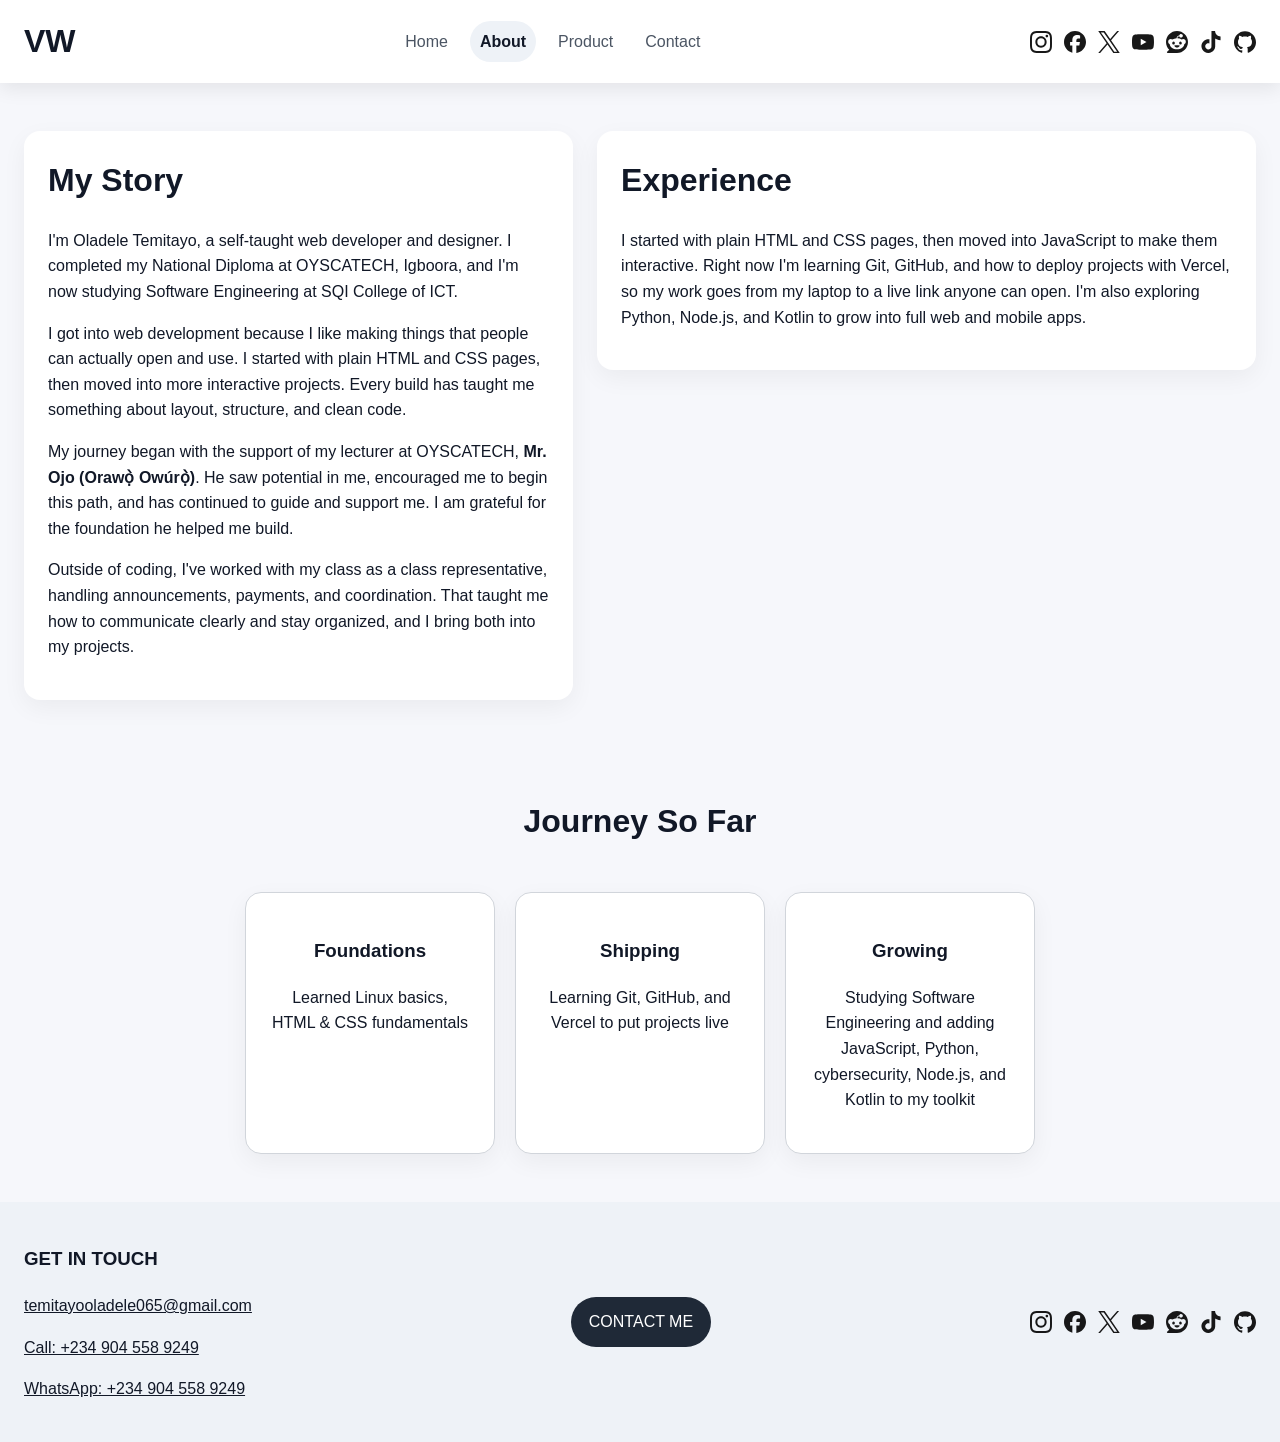
==== commit 87540993: "acknowledge early web development mentor Add a personal acknowledgement for Mr. Ojo and reflect his " ====
--- a/about.html
+++ b/about.html
@@ -34,6 +34,7 @@
             <h1>My Story</h1>
             <p>I'm Oladele Temitayo, a self-taught web developer and designer. I completed my National Diploma at OYSCATECH, Igboora, and I'm now studying Software Engineering at SQI College of ICT.</p>
             <p>I got into web development because I like making things that people can actually open and use. I started with plain HTML and CSS pages, then moved into more interactive projects. Every build has taught me something about layout, structure, and clean code.</p>
+            <p>My journey began with the support of my lecturer at OYSCATECH, <strong>Mr. Ojo (Orawọ̀ Owúrọ̀)</strong>. He saw potential in me, encouraged me to begin this path, and has continued to guide and support me. I am grateful for the foundation he helped me build.</p>
             <p>Outside of coding, I've worked with my class as a class representative, handling announcements, payments, and coordination. That taught me how to communicate clearly and stay organized, and I bring both into my projects.</p>
         </div>
         <div class="download">
